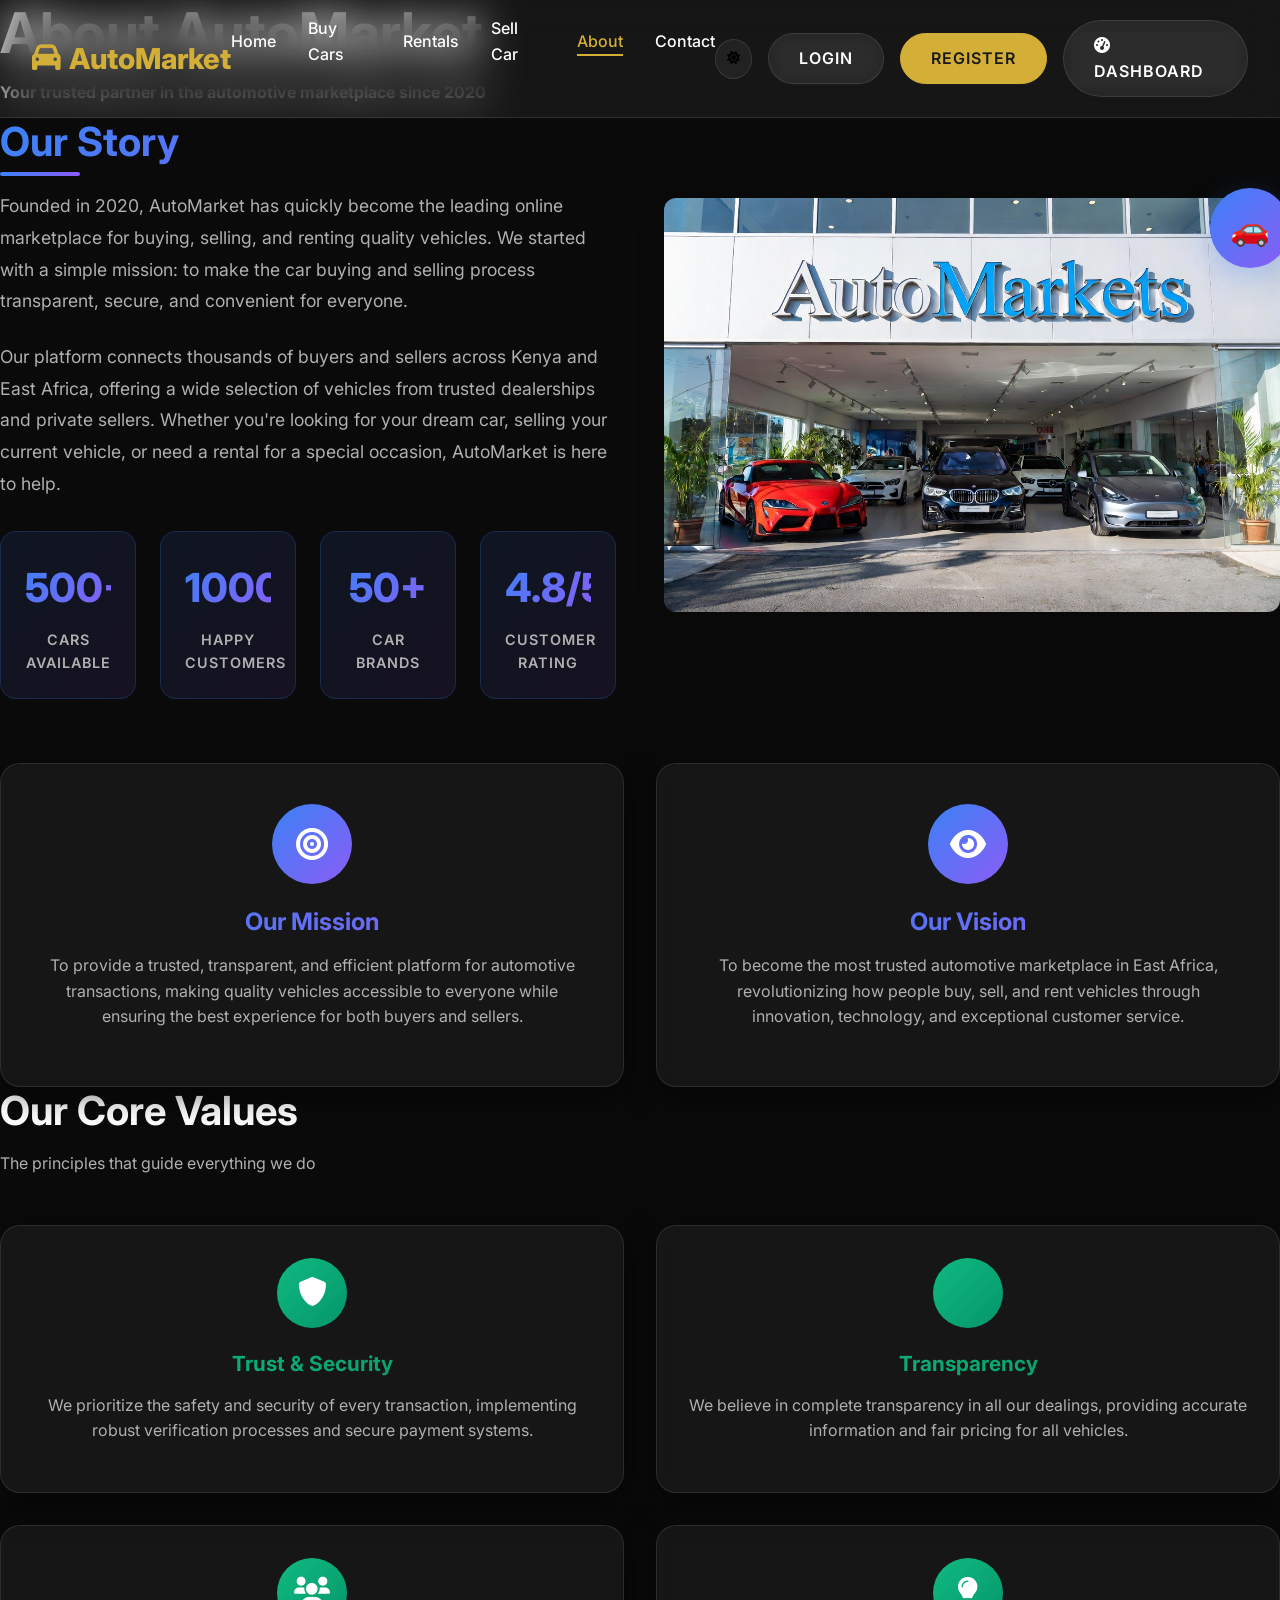
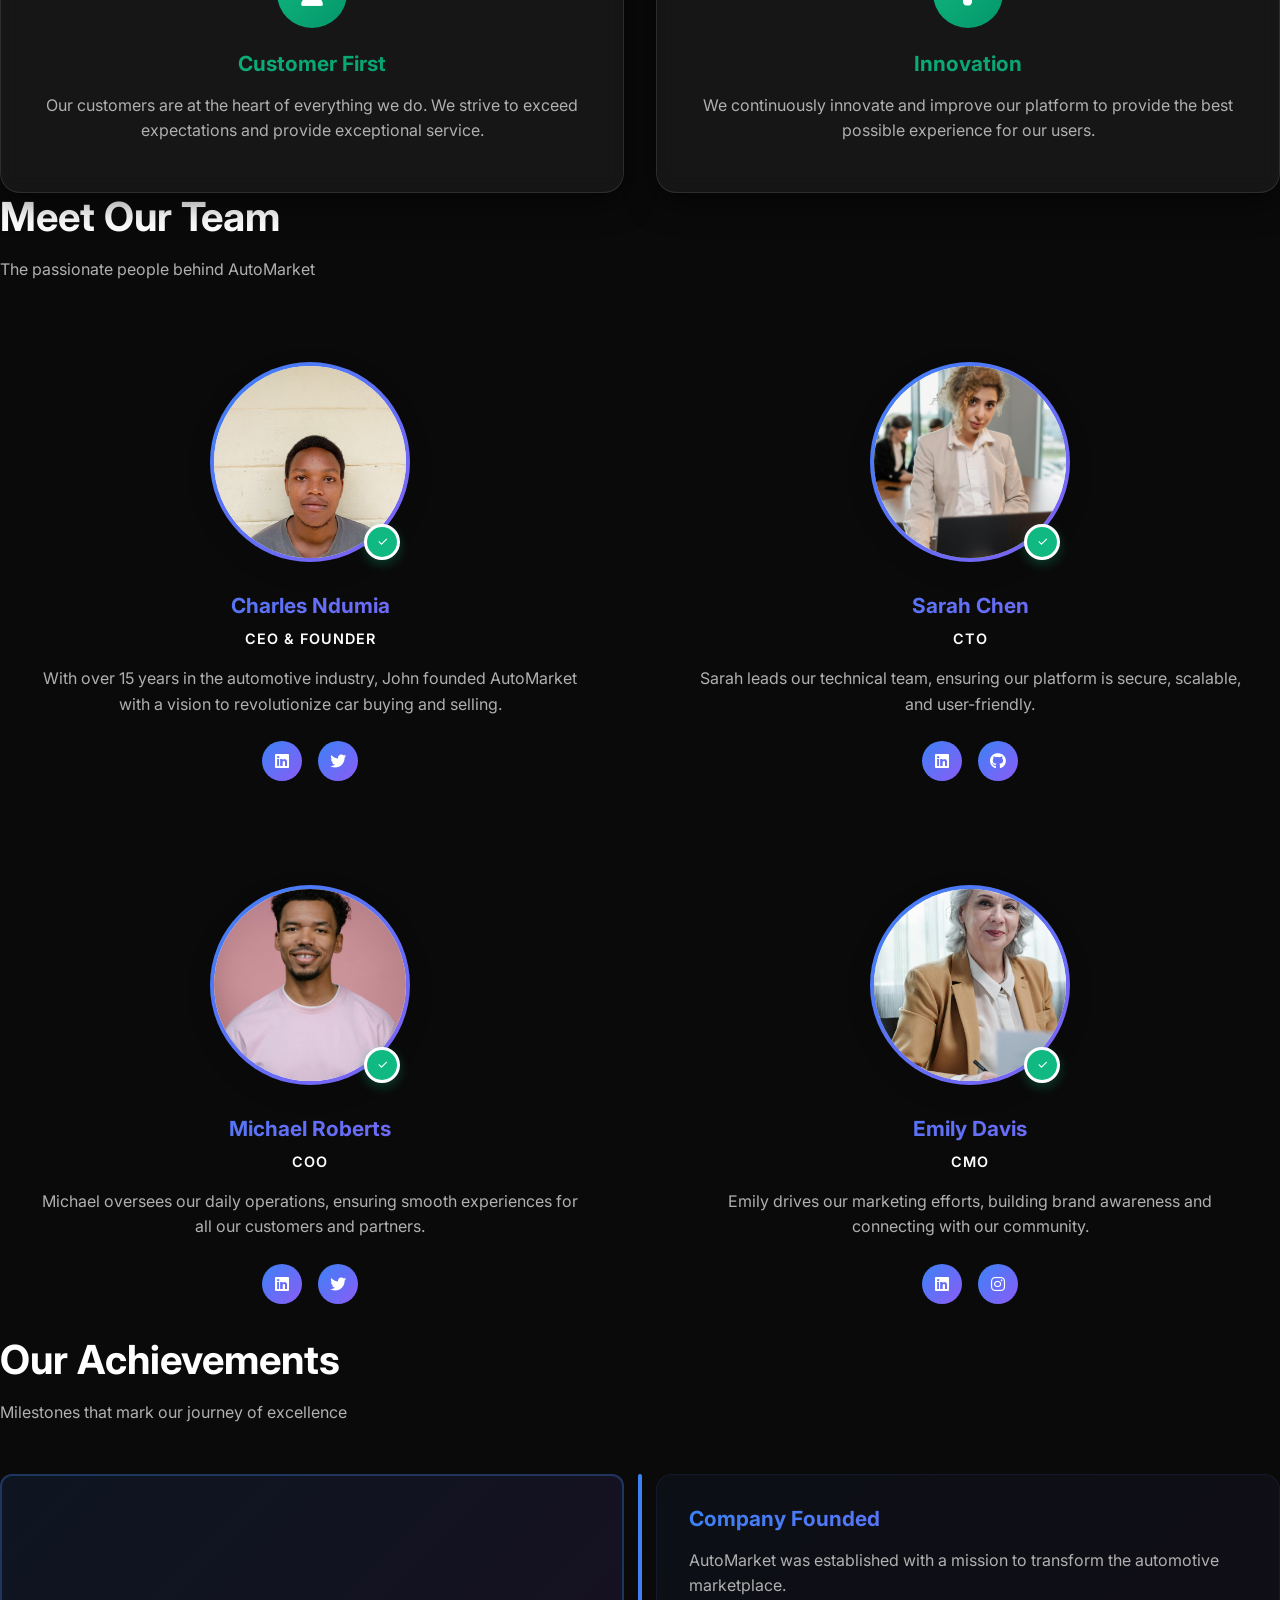
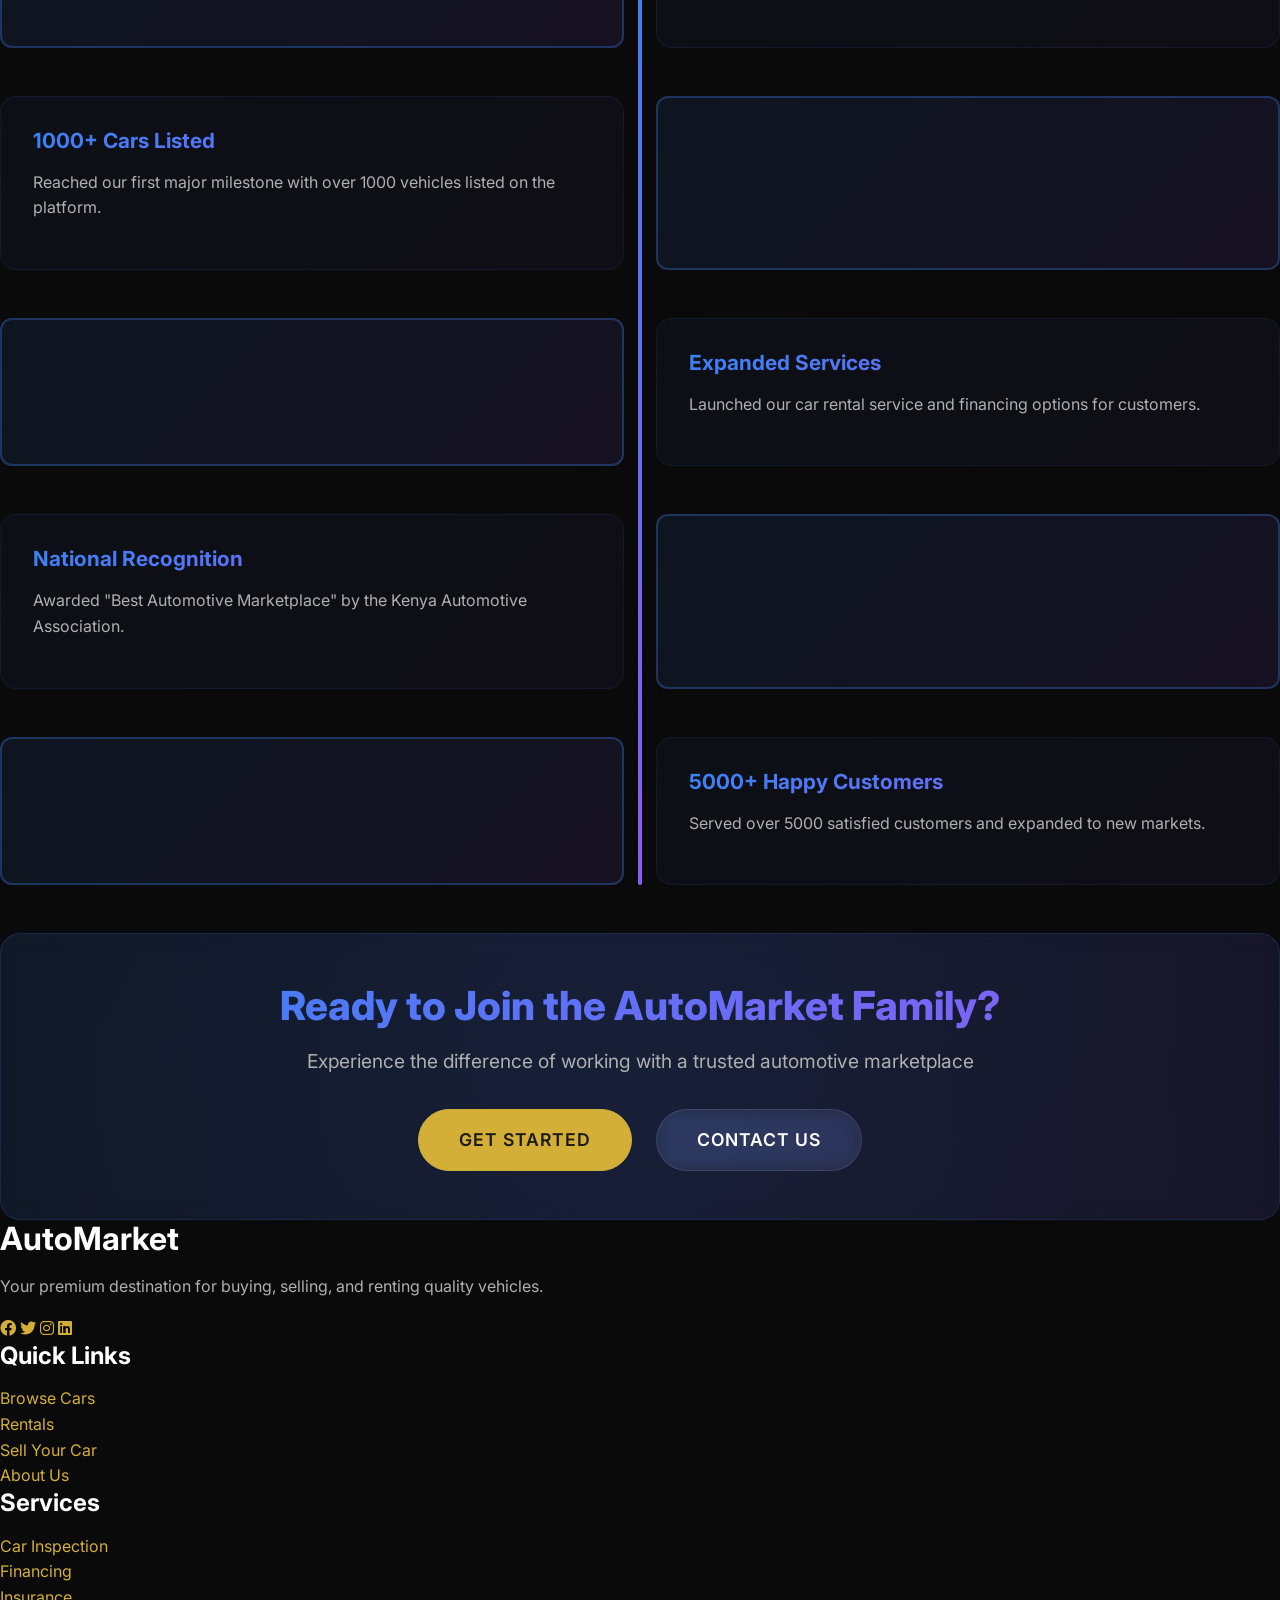
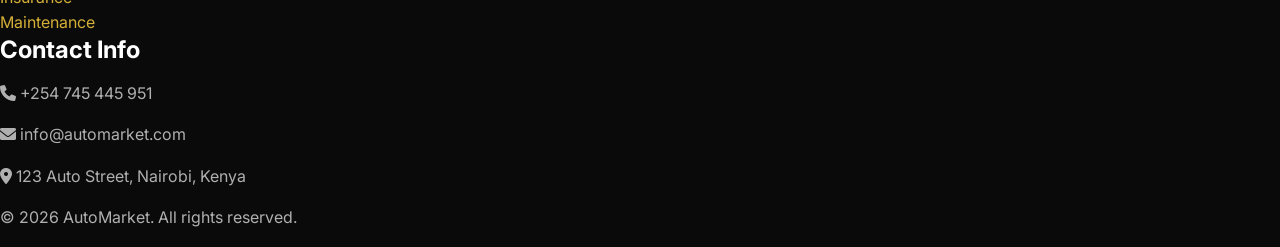
==== about.html @ ebeef29a "initial commit" ====
<!DOCTYPE html>
<html lang="en" data-theme="dark">
<head>
    <meta charset="UTF-8">
    <meta name="viewport" content="width=device-width, initial-scale=1.0">
    <title>About Us - AutoMarket</title>
    <meta name="description" content="Learn about AutoMarket - your trusted partner for buying, selling, and renting quality vehicles.">
    
    <!-- Fonts -->
    <link href="https://fonts.googleapis.com/css2?family=Inter:wght@300;400;500;600;700;800&display=swap" rel="stylesheet">
    
    <!-- Font Awesome -->
    <link rel="stylesheet" href="https://cdnjs.cloudflare.com/ajax/libs/font-awesome/6.0.0/css/all.min.css">
    
    <!-- CSS -->
    <link rel="stylesheet" href="assets/css/style.css">
    <link rel="stylesheet" href="assets/css/about-styles.css">
</head>
<body>
    <!-- Navigation -->
    <nav class="navbar">
        <div class="nav-container">
            <a href="index.html" class="logo">
                <i class="fas fa-car"></i>
                AutoMarket
            </a>
            
            <ul class="nav-menu">
                <li><a href="index.html" class="nav-link">Home</a></li>
                <li><a href="browse-cars.html" class="nav-link">Buy Cars</a></li>
                <li><a href="rentals.html" class="nav-link">Rentals</a></li>
                <li><a href="sell-car.html" class="nav-link">Sell Car</a></li>
                <li><a href="about.html" class="nav-link active">About</a></li>
                <li><a href="contact.html" class="nav-link">Contact</a></li>
            </ul>
            
            <div class="nav-actions">
                <button class="theme-toggle" id="theme-toggle">
                    <i class="fas fa-moon"></i>
                </button>
                
                <a href="login.html" class="glass-button">Login</a>
                <a href="register.html" class="glass-button primary">Register</a>
                <a href="dashboard.php" class="glass-button">
                    <i class="fas fa-tachometer-alt"></i> Dashboard
                </a>
            </div>
        </div>
    </nav>

    <!-- Page Header -->
    <section class="page-header">
        <div class="container">
            <div class="page-header-content">
                <h1>About AutoMarket</h1>
                <p><h6>Your trusted partner in the automotive marketplace since 2020</h6></p>
            </div>
        </div>
    </section>

    <!-- About Content -->
    <section class="section">
        <div class="container">
            <div class="about-content">
                <div class="about-text animate-fadeInUp">
                    <h2>Our Story</h2>
                    <p>Founded in 2020, AutoMarket has quickly become the leading online marketplace for buying, selling, and renting quality vehicles. We started with a simple mission: to make the car buying and selling process transparent, secure, and convenient for everyone.</p>
                    
                    <p>Our platform connects thousands of buyers and sellers across Kenya and East Africa, offering a wide selection of vehicles from trusted dealerships and private sellers. Whether you're looking for your dream car, selling your current vehicle, or need a rental for a special occasion, AutoMarket is here to help.</p>
                    
                    <div class="stats-row">
                        <div class="stat-item">
                            <div class="stat-number">500+</div>
                            <div class="stat-text">Cars Available</div>
                        </div>
                        <div class="stat-item">
                            <div class="stat-number">1000+</div>
                            <div class="stat-text">Happy Customers</div>
                        </div>
                        <div class="stat-item">
                            <div class="stat-number">50+</div>
                            <div class="stat-text">Car Brands</div>
                        </div>
                        <div class="stat-item">
                            <div class="stat-number">4.8/5</div>
                            <div class="stat-text">Customer Rating</div>
                        </div>
                    </div>
                </div>
                
                <div class="about-image animate-fadeIn">
                    <img src="assets/images/showroom.jpg" alt="AutoMarket Showroom" 
                         style="max-width: 100%; height: auto; object-fit: cover; border-radius: 12px; box-shadow: 0 8px 32px rgba(0,0,0,0.1);">
                </div>
            </div>
        </div>
    </section>

    <!-- Mission & Vision -->
    <section class="section bg-light">
        <div class="container">
            <div class="mission-vision-grid">
                <div class="mission-card glass-card animate-fadeInUp">
                    <div class="card-icon">
                        <i class="fas fa-bullseye"></i>
                    </div>
                    <h3>Our Mission</h3>
                    <p>To provide a trusted, transparent, and efficient platform for automotive transactions, making quality vehicles accessible to everyone while ensuring the best experience for both buyers and sellers.</p>
                </div>
                
                <div class="vision-card glass-card animate-fadeInUp">
                    <div class="card-icon">
                        <i class="fas fa-eye"></i>
                    </div>
                    <h3>Our Vision</h3>
                    <p>To become the most trusted automotive marketplace in East Africa, revolutionizing how people buy, sell, and rent vehicles through innovation, technology, and exceptional customer service.</p>
                </div>
            </div>
        </div>
    </section>

    <!-- Core Values -->
    <section class="section">
        <div class="container">
            <div class="section-header">
                <h2>Our Core Values</h2>
                <p>The principles that guide everything we do</p>
            </div>
            
            <div class="values-grid">
                <div class="value-card glass-card animate-fadeInUp">
                    <div class="value-icon">
                        <i class="fas fa-shield-alt"></i>
                    </div>
                    <h3>Trust & Security</h3>
                    <p>We prioritize the safety and security of every transaction, implementing robust verification processes and secure payment systems.</p>
                </div>
                
                <div class="value-card glass-card animate-fadeInUp">
                    <div class="value-icon">
                        <i class="fas fa-transparency"></i>
                    </div>
                    <h3>Transparency</h3>
                    <p>We believe in complete transparency in all our dealings, providing accurate information and fair pricing for all vehicles.</p>
                </div>
                
                <div class="value-card glass-card animate-fadeInUp">
                    <div class="value-icon">
                        <i class="fas fa-users"></i>
                    </div>
                    <h3>Customer First</h3>
                    <p>Our customers are at the heart of everything we do. We strive to exceed expectations and provide exceptional service.</p>
                </div>
                
                <div class="value-card glass-card animate-fadeInUp">
                    <div class="value-icon">
                        <i class="fas fa-lightbulb"></i>
                    </div>
                    <h3>Innovation</h3>
                    <p>We continuously innovate and improve our platform to provide the best possible experience for our users.</p>
                </div>
            </div>
        </div>
    </section>

    <!-- Team Section -->
    <section class="section bg-light">
        <div class="container">
            <div class="section-header">
                <h2>Meet Our Team</h2>
                <p>The passionate people behind AutoMarket</p>
            </div>
            
            <div class="team-grid">
                <div class="team-member animate-fadeInUp">
                    <div class="member-image">
                        <img src="assets/images/ggjhjhj.jpeg" alt="CEO" 
                             style="width: 200px; height: 200px; object-fit: cover; border-radius: 50%; border: 4px solid rgba(59, 130, 246, 0.1); box-shadow: 0 8px 24px rgba(0,0,0,0.15);">
                    </div>
                    <h3>Charles Ndumia</h3>
                    <p class="member-role">CEO & Founder</p>
                    <p class="member-bio">With over 15 years in the automotive industry, John founded AutoMarket with a vision to revolutionize car buying and selling.</p>
                    <div class="member-social">
                        <a href="#"><i class="fab fa-linkedin"></i></a>
                        <a href="#"><i class="fab fa-twitter"></i></a>
                    </div>
                </div>
                
                <div class="team-member animate-fadeInUp">
                    <div class="member-image">
                        <img src="assets/images/sarah.jpg" alt="CTO" 
                             style="width: 200px; height: 200px; object-fit: cover; border-radius: 50%; border: 4px solid rgba(59, 130, 246, 0.1); box-shadow: 0 8px 24px rgba(0,0,0,0.15);">
                    </div>
                    <h3>Sarah Chen</h3>
                    <p class="member-role">CTO</p>
                    <p class="member-bio">Sarah leads our technical team, ensuring our platform is secure, scalable, and user-friendly.</p>
                    <div class="member-social">
                        <a href="#"><i class="fab fa-linkedin"></i></a>
                        <a href="#"><i class="fab fa-github"></i></a>
                    </div>
                </div>
                
                <div class="team-member animate-fadeInUp">
                    <div class="member-image">
                        <img src="assets/images/michael.jpg" alt="COO" 
                             style="width: 200px; height: 200px; object-fit: cover; border-radius: 50%; border: 4px solid rgba(59, 130, 246, 0.1); box-shadow: 0 8px 24px rgba(0,0,0,0.15);">
                    </div>
                    <h3>Michael Roberts</h3>
                    <p class="member-role">COO</p>
                    <p class="member-bio">Michael oversees our daily operations, ensuring smooth experiences for all our customers and partners.</p>
                    <div class="member-social">
                        <a href="#"><i class="fab fa-linkedin"></i></a>
                        <a href="#"><i class="fab fa-twitter"></i></a>
                    </div>
                </div>
                
                <div class="team-member animate-fadeInUp">
                    <div class="member-image">
                        <img src="assets/images/emily.jpg" alt="CMO" 
                             style="width: 200px; height: 200px; object-fit: cover; border-radius: 50%; border: 4px solid rgba(59, 130, 246, 0.1); box-shadow: 0 8px 24px rgba(0,0,0,0.15);">
                    </div>
                    <h3>Emily Davis</h3>
                    <p class="member-role">CMO</p>
                    <p class="member-bio">Emily drives our marketing efforts, building brand awareness and connecting with our community.</p>
                    <div class="member-social">
                        <a href="#"><i class="fab fa-linkedin"></i></a>
                        <a href="#"><i class="fab fa-instagram"></i></a>
                    </div>
                </div>
            </div>
        </div>
    </section>

    <!-- Achievements -->
    <section class="section">
        <div class="container">
            <div class="section-header">
                <h2>Our Achievements</h2>
                <p>Milestones that mark our journey of excellence</p>
            </div>
            
            <div class="achievements-timeline">
                <div class="timeline-item animate-fadeInUp">
                    <div class="timeline-year">2020</div>
                    <div class="timeline-content">
                        <h3>Company Founded</h3>
                        <p>AutoMarket was established with a mission to transform the automotive marketplace.</p>
                    </div>
                </div>
                
                <div class="timeline-item animate-fadeInUp">
                    <div class="timeline-year">2021</div>
                    <div class="timeline-content">
                        <h3>1000+ Cars Listed</h3>
                        <p>Reached our first major milestone with over 1000 vehicles listed on the platform.</p>
                    </div>
                </div>
                
                <div class="timeline-item animate-fadeInUp">
                    <div class="timeline-year">2022</div>
                    <div class="timeline-content">
                        <h3>Expanded Services</h3>
                        <p>Launched our car rental service and financing options for customers.</p>
                    </div>
                </div>
                
                <div class="timeline-item animate-fadeInUp">
                    <div class="timeline-year">2023</div>
                    <div class="timeline-content">
                        <h3>National Recognition</h3>
                        <p>Awarded "Best Automotive Marketplace" by the Kenya Automotive Association.</p>
                    </div>
                </div>
                
                <div class="timeline-item animate-fadeInUp">
                    <div class="timeline-year">2024</div>
                    <div class="timeline-content">
                        <h3>5000+ Happy Customers</h3>
                        <p>Served over 5000 satisfied customers and expanded to new markets.</p>
                    </div>
                </div>
            </div>
        </div>
    </section>

    <!-- CTA Section -->
    <section class="section bg-primary">
        <div class="container">
            <div class="cta-content text-center">
                <h2>Ready to Join the AutoMarket Family?</h2>
                <p>Experience the difference of working with a trusted automotive marketplace</p>
                <div class="cta-buttons">
                    <a href="register.html" class="glass-button primary">Get Started</a>
                    <a href="contact.html" class="glass-button">Contact Us</a>
                </div>
            </div>
        </div>
    </section>

    <!-- Footer -->
    <footer class="footer">
        <div class="container">
            <div class="footer-grid">
                <div class="footer-section">
                    <h3>AutoMarket</h3>
                    <p>Your premium destination for buying, selling, and renting quality vehicles.</p>
                    <div class="social-links">
                        <a href="#"><i class="fab fa-facebook"></i></a>
                        <a href="#"><i class="fab fa-twitter"></i></a>
                        <a href="#"><i class="fab fa-instagram"></i></a>
                        <a href="#"><i class="fab fa-linkedin"></i></a>
                    </div>
                </div>
                
                <div class="footer-section">
                    <h4>Quick Links</h4>
                    <ul>
                        <li><a href="browse-cars.html">Browse Cars</a></li>
                        <li><a href="rentals.html">Rentals</a></li>
                        <li><a href="sell-car.html">Sell Your Car</a></li>
                        <li><a href="about.html">About Us</a></li>
                    </ul>
                </div>
                
                <div class="footer-section">
                    <h4>Services</h4>
                    <ul>
                        <li><a href="#">Car Inspection</a></li>
                        <li><a href="#">Financing</a></li>
                        <li><a href="#">Insurance</a></li>
                        <li><a href="#">Maintenance</a></li>
                    </ul>
                </div>
                
                <div class="footer-section">
                    <h4>Contact Info</h4>
                    <p><i class="fas fa-phone"></i> +254 745 445 951</p>
                    <p><i class="fas fa-envelope"></i> info@automarket.com</p>
                    <p><i class="fas fa-map-marker-alt"></i> 123 Auto Street, Nairobi, Kenya</p>
                </div>
            </div>
            
            <div class="footer-bottom">
                <p>&copy; 2026 AutoMarket. All rights reserved.</p>
            </div>
        </div>
    </footer>

    <!-- JavaScript -->
    <script src="assets/js/script.js"></script>
    
    <script>
        // Theme toggle
        document.getElementById('theme-toggle').addEventListener('click', function() {
            const html = document.documentElement;
            const currentTheme = html.getAttribute('data-theme');
            const newTheme = currentTheme === 'dark' ? 'light' : 'dark';
            html.setAttribute('data-theme', newTheme);
            
            const icon = this.querySelector('i');
            icon.className = newTheme === 'dark' ? 'fas fa-moon' : 'fas fa-sun';
        });
    </script>
</body>
</html>
---- assets/css/style.css ----
/* AutoMarket  - Premium Automotive Marketplace CSS */

/* CSS Variables */
:root {
    --primary-color: #1a1a1a;
    --secondary-color: #d4af37;
    --accent-color: #ff6b35;
    --text-primary: #ffffff;
    --text-secondary: #b0b0b0;
    --bg-primary: #0a0a0a;
    --bg-secondary: #1a1a1a;
    --bg-tertiary: #2a2a2a;
    --border-color: #333333;
    --glass-bg: rgba(255, 255, 255, 0.05);
    --glass-border: rgba(255, 255, 255, 0.1);
    --shadow: 0 10px 30px rgba(0, 0, 0, 0.5);
    --shadow-lg: 0 20px 50px rgba(0, 0, 0, 0.7);
}

/* Light Theme Variables */
[data-theme="light"] {
    --primary-color: #ffffff;
    --secondary-color: #d4af37;
    --accent-color: #ff6b35;
    --text-primary: #1a1a1a;
    --text-secondary: #666666;
    --bg-primary: #ffffff;
    --bg-secondary: #f8f9fa;
    --bg-tertiary: #e9ecef;
    --border-color: #dee2e6;
    --glass-bg: rgba(255, 255, 255, 0.8);
    --glass-border: rgba(0, 0, 0, 0.1);
    --shadow: 0 10px 30px rgba(0, 0, 0, 0.1);
    --shadow-lg: 0 20px 50px rgba(0, 0, 0, 0.15);
}

/* Reset and Base Styles */
* {
    margin: 0;
    padding: 0;
    box-sizing: border-box;
}

html {
    scroll-behavior: smooth;
}

body {
    font-family: 'Inter', -apple-system, BlinkMacSystemFont, 'Segoe UI', Roboto, sans-serif;
    background: var(--bg-primary);
    color: var(--text-primary);
    line-height: 1.6;
    overflow-x: hidden;
    transition: all 0.3s ease;
}

/* Typography */
h1, h2, h3, h4, h5, h6 {
    font-weight: 700;
    line-height: 1.2;
    margin-bottom: 1rem;
}

h1 { font-size: 3.5rem; }
h2 { font-size: 2.5rem; }
h3 { font-size: 2rem; }
h4 { font-size: 1.5rem; }
h5 { font-size: 1.25rem; }
h6 { font-size: 1rem; }

p {
    margin-bottom: 1rem;
    color: var(--text-secondary);
}

a {
    color: var(--secondary-color);
    text-decoration: none;
    transition: color 0.3s ease;
}

a:hover {
    color: var(--accent-color);
}

/* Glassmorphism Components */
.glass-card {
    background: var(--glass-bg);
    backdrop-filter: blur(10px);
    -webkit-backdrop-filter: blur(10px);
    border: 1px solid var(--glass-border);
    border-radius: 20px;
    padding: 2rem;
    box-shadow: var(--shadow);
    transition: all 0.3s ease;
}

.glass-card:hover {
    transform: translateY(-5px);
    box-shadow: var(--shadow-lg);
}

.glass-button {
    background: var(--glass-bg);
    backdrop-filter: blur(10px);
    -webkit-backdrop-filter: blur(10px);
    border: 1px solid var(--glass-border);
    border-radius: 50px;
    padding: 12px 30px;
    color: var(--text-primary);
    font-weight: 600;
    cursor: pointer;
    transition: all 0.3s ease;
    text-transform: uppercase;
    letter-spacing: 1px;
}

.glass-button:hover {
    background: var(--secondary-color);
    border-color: var(--secondary-color);
    transform: translateY(-2px);
    box-shadow: 0 10px 30px rgba(212, 175, 55, 0.3);
}

.glass-button.primary {
    background: var(--secondary-color);
    border-color: var(--secondary-color);
    color: var(--primary-color);
}

.glass-button.primary:hover {
    background: var(--accent-color);
    border-color: var(--accent-color);
}

/* Navigation */
.navbar {
    position: fixed;
    top: 0;
    width: 100%;
    background: var(--glass-bg);
    backdrop-filter: blur(20px);
    -webkit-backdrop-filter: blur(20px);
    border-bottom: 1px solid var(--glass-border);
    z-index: 1000;
    transition: all 0.3s ease;
}

.navbar.scrolled {
    background: var(--bg-secondary);
    box-shadow: var(--shadow);
}

.nav-container {
    max-width: 1400px;
    margin: 0 auto;
    padding: 1rem 2rem;
    display: flex;
    justify-content: space-between;
    align-items: center;
}

.logo {
    font-size: 1.8rem;
    font-weight: 800;
    color: var(--secondary-color);
    text-decoration: none;
    display: flex;
    align-items: center;
    gap: 0.5rem;
}

.nav-menu {
    display: flex;
    list-style: none;
    gap: 2rem;
    align-items: center;
    margin-bottom: 34px;
}

.nav-link {
    color: var(--text-primary);
    font-weight: 500;
    transition: color 0.3s ease;
    position: relative;
}

.nav-link:hover {
    color: var(--secondary-color);
}

.nav-link::after {
    content: '';
    position: absolute;
    bottom: -5px;
    left: 0;
    width: 0;
    height: 2px;
    background: var(--secondary-color);
    transition: width 0.3s ease;
}

.nav-link:hover::after {
    width: 100%;
}

.nav-link.active {
    color: var(--secondary-color);
}

.nav-link.active::after {
    width: 100%;
}

.nav-actions {
    display: flex;
    gap: 1rem;
    align-items: center;
}

.theme-toggle {
    background: var(--glass-bg);
    border: 1px solid var(--glass-border);
    border-radius: 50%;
    width: 40px;
    height: 40px;
    display: flex;
    align-items: center;
    justify-content: center;
    cursor: pointer;
    transition: all 0.3s ease;
}

.theme-toggle:hover {
    background: var(--secondary-color);
    border-color: var(--secondary-color);
}

/* Hero Section */
.hero {
    min-height: 100vh;
    display: flex;
    align-items: center;
    position: relative;
    background: linear-gradient(135deg, var(--bg-primary) 0%, var(--bg-secondary) 100%);
    overflow: hidden;
}

.hero::before {
    content: '';
    position: absolute;
    top: 0;
    left: 0;
    right: 0;
    bottom: 0;
    background: url('data:image/svg+xml,<svg xmlns="http://www.w3.org/2000/svg" viewBox="0 0 1440 320"><path fill="%23d4af37" fill-opacity="0.1" d="M0,96L48,112C96,128,192,160,288,160C384,160,480,128,576,122.7C672,117,768,139,864,133.3C960,128,1056,96,1152,90.7C1248,85,1344,107,1392,117.3L1440,128L1440,320L1392,320C1344,320,1248,320,1152,320C1056,320,960,320,864,320C768,320,672,320,576,320C480,320,384,320,288,320C192,320,96,320,48,320L0,320Z"></path></svg>') no-repeat bottom;
    background-size: cover;
}

.hero-content {
    max-width: 1400px;
    margin: 0 auto;
    padding: 0 2rem;
    display: grid;
    grid-template-columns: 1fr 1fr;
    gap: 4rem;
    align-items: center;
    position: relative;
    z-index: 1;
}

.hero-text h1 {
    font-size: 4rem;
    line-height: 1.1;
    margin-bottom: 1.5rem;
    background: linear-gradient(135deg, var(--text-primary) 0%, var(--secondary-color) 100%);
    -webkit-background-clip: text;
    -webkit-text-fill-color: transparent;
    background-clip: text;
}

.hero-text p {
    font-size: 1.25rem;
    margin-bottom: 2rem;
    color: var(--text-secondary);
}

.hero-buttons {
    display: flex;
    gap: 1rem;
    flex-wrap: wrap;
}

.hero-image {
    position: relative;
    height: 600px;
    border-radius: 20px;
    overflow: hidden;
    box-shadow: var(--shadow-lg);
}

.hero-image img {
    width: 100%;
    height: 100%;
    object-fit: cover;
}

/* Car Cards */
.car-grid {
    display: grid;
    grid-template-columns: repeat(auto-fit, minmax(350px, 1fr));
    gap: 2rem;
    margin: 3rem 0;
}

.car-card {
    background: var(--glass-bg);
    backdrop-filter: blur(10px);
    -webkit-backdrop-filter: blur(10px);
    border: 1px solid var(--glass-border);
    border-radius: 20px;
    overflow: hidden;
    transition: all 0.3s ease;
    cursor: pointer;
}

.car-card:hover {
    transform: translateY(-10px);
    box-shadow: var(--shadow-lg);
}

.car-image {
    position: relative;
    height: 251px;
    overflow: hidden;
}

.car-image img {
    width: 100%;
    height: 100%;
    object-fit: cover;
    transition: transform 0.3s ease;
}

.car-card:hover .car-image img {
    transform: scale(1.1);
}

.car-badge {
    position: absolute;
    top: 1rem;
    left: 1rem;
    background: var(--secondary-color);
    color: var(--primary-color);
    padding: 0.25rem 0.75rem;
    border-radius: 20px;
    font-size: 0.8rem;
    font-weight: 600;
    text-transform: uppercase;
}

.car-price {
    position: absolute;
    top: 1rem;
    right: 1rem;
    background: var(--glass-bg);
    backdrop-filter: blur(10px);
    -webkit-backdrop-filter: blur(10px);
    border: 1px solid var(--glass-border);
    padding: 0.5rem 1rem;
    border-radius: 10px;
    font-weight: 700;
    color: var(--secondary-color);
}

.car-details {
    padding: 1.5rem;
}

.car-title {
    font-size: 1.25rem;
    font-weight: 700;
    margin-bottom: 0.5rem;
    color: var(--text-primary);
}

.car-specs {
    display: flex;
    gap: 1rem;
    margin: 1rem 0;
    flex-wrap: wrap;
}

.spec-item {
    display: flex;
    align-items: center;
    gap: 0.25rem;
    font-size: 0.9rem;
    color: var(--text-secondary);
}

.car-location {
    display: flex;
    align-items: center;
    gap: 0.5rem;
    color: var(--text-secondary);
    font-size: 0.9rem;
}

.car-actions {
    display: fleX;
    gap: 0.5rem;
    margin-top: 1rem;
}

.car-actions .glass-button {
    flex: 1;
    padding: 0.75rem;
    font-size: 0.9rem;
}

/* Filters Section */
.filters-section {
    background: var(--glass-bg);
    backdrop-filter: blur(10px);
    -webkit-backdrop-filter: blur(10px);
    border: 1px solid var(--glass-border);
    border-radius: 20px;
    padding: 2rem;
    margin: 2rem 0;
}

.filters-grid {
    display: grid;
    grid-template-columns: repeat(auto-fit, minmax(200px, 1fr));
    gap: 1.5rem;
}

.filter-group {
    display: flex;
    flex-direction: column;
    gap: 0.5rem;
}

.filter-label {
    font-weight: 600;
    color: var(--text-primary);
    font-size: 0.9rem;
    text-transform: uppercase;
    letter-spacing: 1px;
}

.filter-input {
    background: var(--bg-tertiary);
    border: 1px solid var(--border-color);
    border-radius: 10px;
    padding: 0.75rem;
    color: var(--text-primary);
    transition: all 0.3s ease;
}

.filter-input:focus {
    outline: none;
    border-color: var(--secondary-color);
    box-shadow: 0 0 0 3px rgba(212, 175, 55, 0.1);
}

.filter-select {
    background: var(--bg-tertiary);
    border: 1px solid var(--border-color);
    border-radius: 10px;
    padding: 0.75rem;
    color: var(--text-primary);
    cursor: pointer;
    transition: all 0.3s ease;
}

.filter-select:focus {
    outline: none;
    border-color: var(--secondary-color);
}

/* Forms */
.form-container {
    max-width: 800px;
    margin: 0 auto;
    padding: 2rem;
}

.form-grid {
    display: grid;
    grid-template-columns: repeat(auto-fit, minmax(250px, 1fr));
    gap: 1.5rem;
}

.form-group {
    display: flex;
    flex-direction: column;
    gap: 0.5rem;
}

.form-label {
    font-weight: 600;
    color: var(--text-primary);
    font-size: 0.9rem;
}

.form-input,
.form-textarea,
.form-select {
    background: var(--bg-tertiary);
    border: 1px solid var(--border-color);
    border-radius: 10px;
    padding: 0.75rem;
    color: var(--text-primary);
    transition: all 0.3s ease;
}

.form-input:focus,
.form-textarea:focus,
.form-select:focus {
    outline: none;
    border-color: var(--secondary-color);
    box-shadow: 0 0 0 3px rgba(212, 175, 55, 0.1);
}

.form-textarea {
    resize: vertical;
    min-height: 120px;
}

.form-submit {
    background: var(--secondary-color);
    color: var(--primary-color);
    border: none;
    border-radius: 50px;
    padding: 1rem 2rem;
    font-weight: 600;
    cursor: pointer;
    transition: all 0.3s ease;
    text-transform: uppercase;
    letter-spacing: 1px;
}

.form-submit:hover {
    background: var(--accent-color);
    transform: translateY(-2px);
    box-shadow: 0 10px 30px rgba(255, 107, 53, 0.3);
}

/* Dashboard */
.dashboard {
    max-width: 1400px;
    margin: 0 auto;
    padding: 2rem;
}

.dashboard-grid {
    display: grid;
    grid-template-columns: 250px 1fr;
    gap: 2rem;
}

.sidebar {
    background: var(--glass-bg);
    backdrop-filter: blur(10px);
    -webkit-backdrop-filter: blur(10px);
    border: 1px solid var(--glass-border);
    border-radius: 20px;
    padding: 1.5rem;
    height: fit-content;
    position: sticky;
    top: 100px;
}

.sidebar-menu {
    list-style: none;
    display: flex;
    flex-direction: column;
    gap: 0.5rem;
}

.sidebar-link {
    display: flex;
    align-items: center;
    gap: 0.75rem;
    padding: 0.75rem 1rem;
    border-radius: 10px;
    color: var(--text-primary);
    transition: all 0.3s ease;
}

.sidebar-link:hover,
.sidebar-link.active {
    background: var(--secondary-color);
    color: var(--primary-color);
}

.main-content {
    background: var(--glass-bg);
    backdrop-filter: blur(10px);
    -webkit-backdrop-filter: blur(10px);
    border: 1px solid var(--glass-border);
    border-radius: 20px;
    padding: 2rem;
}

.stats-grid {
    display: grid;
    grid-template-columns: repeat(auto-fit, minmax(250px, 1fr));
    gap: 1.5rem;
    margin-bottom: 2rem;
}

.stat-card {
    background: var(--glass-bg);
    backdrop-filter: blur(10px);
    -webkit-backdrop-filter: blur(10px);
    border: 1px solid var(--glass-border);
    border-radius: 15px;
    padding: 1.5rem;
    text-align: center;
}

.stat-value {
    font-size: 2rem;
    font-weight: 700;
    color: var(--secondary-color);
    margin-bottom: 0.5rem;
}

.stat-label {
    color: var(--text-secondary);
    font-size: 0.9rem;
    text-transform: uppercase;
    letter-spacing: 1px;
}

/* Responsive Design */
@media (max-width: 768px) {
    .nav-menu {
        display: none;
    }
    
    .hero-content {
        grid-template-columns: 1fr;
        gap: 2rem;
        text-align: center;
    }
    
    .hero-text h1 {
        font-size: 2.5rem;
    }
    
    .hero-buttons {
        justify-content: center;
    }
    
    .car-grid {
        grid-template-columns: 1fr;
    }
    
    .dashboard-grid {
        grid-template-columns: 1fr;
    }
    
    .sidebar {
        position: static;
    }
}

@media (max-width: 480px) {
    .nav-container {
        padding: 1rem;
    }
    
    .hero-text h1 {
        font-size: 2rem;
    }
    
    .filters-grid {
        grid-template-columns: 1fr;
    }
    
    .form-grid {
        grid-template-columns: 1fr;
    }
}

/* Animations */
@keyframes fadeInUp {
    from {
        opacity: 0;
        transform: translateY(30px);
    }
    to {
        opacity: 1;
        transform: translateY(0);
    }
}

@keyframes fadeIn {
    from {
        opacity: 0;
    }
    to {
        opacity: 1;
    }
}

.animate-fadeInUp {
    animation: fadeInUp 0.6s ease-out;
}

.animate-fadeIn {
    animation: fadeIn 0.6s ease-out;
}

/* Loading Spinner */
.spinner {
    width: 40px;
    height: 40px;
    border: 4px solid var(--glass-border);
    border-top: 4px solid var(--secondary-color);
    border-radius: 50%;
    animation: spin 1s linear infinite;
}

@keyframes spin {
    0% { transform: rotate(0deg); }
    100% { transform: rotate(360deg); }
}

/* Notification Toast */
.toast {
    position: fixed;
    bottom: 2rem;
    right: 2rem;
    background: var(--glass-bg);
    backdrop-filter: blur(10px);
    -webkit-backdrop-filter: blur(10px);
    border: 1px solid var(--glass-border);
    border-radius: 10px;
    padding: 1rem 1.5rem;
    color: var(--text-primary);
    box-shadow: var(--shadow);
    z-index: 1000;
    transform: translateX(400px);
    transition: transform 0.3s ease;
}

.toast.show {
    transform: translateX(0);
}

.toast.success {
    border-color: #28a745;
    background: rgba(40, 167, 69, 0.1);
}

.toast.error {
    border-color: #dc3545;
    background: rgba(220, 53, 69, 0.1);
}

.toast.warning {
    border-color: #ffc107;
    background: rgba(255, 193, 7, 0.1);
}
---- assets/css/about-styles.css ----
/* About Page Enhanced Styles */

/* Enhanced Animations */
@keyframes float {
    0%, 100% { transform: translateY(0px); }
    50% { transform: translateY(-20px); }
}

@keyframes pulse-glow {
    0%, 100% { box-shadow: 0 0 20px rgba(59, 130, 246, 0.3); }
    50% { box-shadow: 0 0 40px rgba(59, 130, 246, 0.5); }
}

@keyframes slide-in-left {
    from { 
        opacity: 0;
        transform: translateX(-50px);
    }
    to { 
        opacity: 1;
        transform: translateX(0);
    }
}

@keyframes slide-in-right {
    from { 
        opacity: 0;
        transform: translateX(50px);
    }
    to { 
        opacity: 1;
        transform: translateX(0);
    }
}

@keyframes scale-in {
    from { 
        opacity: 0;
        transform: scale(0.8);
    }
    to { 
        opacity: 1;
        transform: scale(1);
    }
}

/* Enhanced About Content */
.about-content {
    display: grid;
    grid-template-columns: 1fr 1fr;
    gap: 3rem;
    align-items: center;
    margin-bottom: 4rem;
}

.about-text {
    animation: slide-in-left 0.8s ease-out;
}

.about-text h2 {
    font-size: 2.5rem;
    font-weight: 700;
    background: linear-gradient(135deg, #3b82f6, #8b5cf6);
    -webkit-background-clip: text;
    -webkit-text-fill-color: transparent;
    background-clip: text;
    margin-bottom: 1.5rem;
    position: relative;
}

.about-text h2::after {
    content: '';
    position: absolute;
    bottom: -10px;
    left: 0;
    width: 80px;
    height: 4px;
    background: linear-gradient(90deg, #3b82f6, #8b5cf6);
    border-radius: 2px;
}

.about-text p {
    font-size: 1.1rem;
    line-height: 1.8;
    color: var(--text-secondary);
    margin-bottom: 1.5rem;
    transition: color 0.3s ease;
}

.about-text p:hover {
    color: var(--text-primary);
}

/* Enhanced Stats Row */
.stats-row {
    display: grid;
    grid-template-columns: repeat(4, 1fr);
    gap: 1.5rem;
    margin-top: 2rem;
}

.stat-item {
    text-align: center;
    padding: 1.5rem;
    background: linear-gradient(135deg, rgba(59, 130, 246, 0.1), rgba(139, 92, 246, 0.1));
    border-radius: 16px;
    border: 1px solid rgba(59, 130, 246, 0.2);
    transition: all 0.3s ease;
    position: relative;
    overflow: hidden;
}

.stat-item::before {
    content: '';
    position: absolute;
    top: 0;
    left: -100%;
    width: 100%;
    height: 100%;
    background: linear-gradient(90deg, transparent, rgba(59, 130, 246, 0.2), transparent);
    transition: left 0.5s ease;
}

.stat-item:hover::before {
    left: 100%;
}

.stat-item:hover {
    transform: translateY(-5px);
    box-shadow: 0 10px 30px rgba(59, 130, 246, 0.2);
    border-color: rgba(59, 130, 246, 0.4);
}

.stat-number {
    font-size: 2.5rem;
    font-weight: 800;
    background: linear-gradient(135deg, #3b82f6, #8b5cf6);
    -webkit-background-clip: text;
    -webkit-text-fill-color: transparent;
    background-clip: text;
    margin-bottom: 0.5rem;
    animation: pulse-glow 3s ease-in-out infinite;
}

.stat-text {
    font-size: 0.9rem;
    font-weight: 600;
    color: var(--text-secondary);
    text-transform: uppercase;
    letter-spacing: 1px;
}

/* Enhanced About Image */
.about-image {
    animation: slide-in-right 0.8s ease-out;
    position: relative;
}

.about-image img {
    width: 100%;
    height: 400px;
    object-fit: cover;
    border-radius: 20px;
    box-shadow: 0 20px 60px rgba(0, 0, 0, 0.15);
    transition: all 0.3s ease;
}

.about-image:hover img {
    transform: scale(1.02);
    box-shadow: 0 25px 70px rgba(59, 130, 246, 0.2);
}

.about-image::after {
    content: '';
    position: absolute;
    top: -10px;
    right: -10px;
    width: 80px;
    height: 80px;
    background: linear-gradient(135deg, #3b82f6, #8b5cf6);
    border-radius: 50%;
    display: flex;
    align-items: center;
    justify-content: center;
    font-size: 2rem;
    color: white;
    animation: float 3s ease-in-out infinite;
    box-shadow: 0 10px 30px rgba(59, 130, 246, 0.3);
}

.about-image::after {
    content: '🚗';
}

/* Enhanced Mission & Vision */
.mission-vision-grid {
    display: grid;
    grid-template-columns: repeat(2, 1fr);
    gap: 2rem;
    margin-top: 3rem;
}

.mission-card, .vision-card {
    padding: 2.5rem;
    text-align: center;
    position: relative;
    overflow: hidden;
    transition: all 0.3s ease;
}

.mission-card::before, .vision-card::before {
    content: '';
    position: absolute;
    top: 0;
    left: 0;
    right: 0;
    height: 4px;
    background: linear-gradient(90deg, #3b82f6, #8b5cf6);
    transform: scaleX(0);
    transition: transform 0.3s ease;
}

.mission-card:hover::before, .vision-card:hover::before {
    transform: scaleX(1);
}

.mission-card:hover, .vision-card:hover {
    transform: translateY(-10px);
    box-shadow: 0 20px 40px rgba(59, 130, 246, 0.15);
}

.card-icon {
    width: 80px;
    height: 80px;
    margin: 0 auto 1.5rem;
    background: linear-gradient(135deg, #3b82f6, #8b5cf6);
    border-radius: 50%;
    display: flex;
    align-items: center;
    justify-content: center;
    font-size: 2rem;
    color: white;
    transition: all 0.3s ease;
}

.mission-card:hover .card-icon, .vision-card:hover .card-icon {
    transform: scale(1.1) rotate(5deg);
    box-shadow: 0 10px 30px rgba(59, 130, 246, 0.3);
}

.mission-card h3, .vision-card h3 {
    font-size: 1.5rem;
    font-weight: 700;
    margin-bottom: 1rem;
    background: linear-gradient(135deg, #3b82f6, #8b5cf6);
    -webkit-background-clip: text;
    -webkit-text-fill-color: transparent;
    background-clip: text;
}

/* Enhanced Core Values */
.values-grid {
    display: grid;
    grid-template-columns: repeat(2, 1fr);
    gap: 2rem;
    margin-top: 3rem;
}

.value-card {
    padding: 2rem;
    text-align: center;
    transition: all 0.3s ease;
    position: relative;
    overflow: hidden;
}

.value-card::before {
    content: '';
    position: absolute;
    top: -50%;
    left: -50%;
    width: 200%;
    height: 200%;
    background: radial-gradient(circle, rgba(59, 130, 246, 0.1) 0%, transparent 70%);
    opacity: 0;
    transition: opacity 0.3s ease;
}

.value-card:hover::before {
    opacity: 1;
}

.value-card:hover {
    transform: translateY(-8px);
    box-shadow: 0 15px 35px rgba(59, 130, 246, 0.15);
}

.value-icon {
    width: 70px;
    height: 70px;
    margin: 0 auto 1.5rem;
    background: linear-gradient(135deg, #10b981, #059669);
    border-radius: 50%;
    display: flex;
    align-items: center;
    justify-content: center;
    font-size: 1.8rem;
    color: white;
    transition: all 0.3s ease;
}

.value-card:hover .value-icon {
    transform: scale(1.1);
    box-shadow: 0 8px 25px rgba(16, 185, 129, 0.3);
}

.value-card h3 {
    font-size: 1.3rem;
    font-weight: 700;
    margin-bottom: 1rem;
    background: linear-gradient(135deg, #10b981, #059669);
    -webkit-background-clip: text;
    -webkit-text-fill-color: transparent;
    background-clip: text;
}

/* Enhanced Team Section */
.team-grid {
    display: grid;
    grid-template-columns: repeat(2, 1fr);
    gap: 2.5rem;
    margin-top: 3rem;
}

.team-member {
    text-align: center;
    padding: 2rem;
    transition: all 0.3s ease;
    position: relative;
}

.team-member::before {
    content: '';
    position: absolute;
    top: 0;
    left: 0;
    right: 0;
    bottom: 0;
    border-radius: 16px;
    background: linear-gradient(135deg, rgba(59, 130, 246, 0.1), rgba(139, 92, 246, 0.1));
    opacity: 0;
    transition: opacity 0.3s ease;
}

.team-member:hover::before {
    opacity: 1;
}

.team-member:hover {
    transform: translateY(-10px);
}

.member-image {
    position: relative;
    margin-bottom: 1.5rem;
    display: inline-block;
}

.member-image img {
    width: 200px;
    height: 200px;
    object-fit: cover;
    border-radius: 50%;
    border: 4px solid transparent;
    background: linear-gradient(white, white) padding-box,
                linear-gradient(135deg, #3b82f6, #8b5cf6) border-box;
    background-origin: border-box;
    transition: all 0.3s ease;
}

.team-member:hover .member-image img {
    transform: scale(1.05);
    box-shadow: 0 15px 40px rgba(59, 130, 246, 0.2);
}

.member-image::after {
    content: '';
    position: absolute;
    bottom: 10px;
    right: 10px;
    width: 30px;
    height: 30px;
    background: #10b981;
    border-radius: 50%;
    display: flex;
    align-items: center;
    justify-content: center;
    color: white;
    font-size: 0.8rem;
    border: 3px solid white;
    box-shadow: 0 4px 12px rgba(16, 185, 129, 0.3);
}

.member-image::after {
    content: '✓';
}

.team-member h3 {
    font-size: 1.3rem;
    font-weight: 700;
    margin-bottom: 0.5rem;
    background: linear-gradient(135deg, #3b82f6, #8b5cf6);
    -webkit-background-clip: text;
    -webkit-text-fill-color: transparent;
    background-clip: text;
}

.member-role {
    color: var(--primary);
    font-weight: 600;
    margin-bottom: 1rem;
    text-transform: uppercase;
    letter-spacing: 1px;
    font-size: 0.9rem;
}

.member-bio {
    color: var(--text-secondary);
    line-height: 1.6;
    margin-bottom: 1.5rem;
}

.member-social {
    display: flex;
    justify-content: center;
    gap: 1rem;
}

.member-social a {
    width: 40px;
    height: 40px;
    background: linear-gradient(135deg, #3b82f6, #8b5cf6);
    border-radius: 50%;
    display: flex;
    align-items: center;
    justify-content: center;
    color: white;
    text-decoration: none;
    transition: all 0.3s ease;
}

.member-social a:hover {
    transform: translateY(-3px);
    box-shadow: 0 8px 20px rgba(59, 130, 246, 0.3);
}

/* Enhanced Achievements Timeline */
.achievements-timeline {
    position: relative;
    margin-top: 3rem;
}

.achievements-timeline::before {
    content: '';
    position: absolute;
    left: 50%;
    top: 0;
    bottom: 0;
    width: 4px;
    background: linear-gradient(180deg, #3b82f6, #8b5cf6);
    transform: translateX(-50%);
    border-radius: 2px;
}

.timeline-item {
    display: grid;
    grid-template-columns: 1fr 1fr;
    gap: 2rem;
    margin-bottom: 3rem;
    position: relative;
}

.timeline-item:nth-child(even) {
    direction: rtl;
}

.timeline-item:nth-child(even) > * {
    direction: ltr;
}

.timeline-year {
    font-size: 2rem;
    font-weight: 800;
    background: linear-gradient(135deg, #3b82f6, #8b5cf6);
    -webkit-background-clip: text;
    -webkit-text-fill-color: transparent;
    background-clip: text;
    padding: 1rem;
    border-radius: 12px;
    background: linear-gradient(135deg, rgba(59, 130, 246, 0.1), rgba(139, 92, 246, 0.1));
    border: 2px solid rgba(59, 130, 246, 0.3);
    text-align: center;
    position: relative;
    transition: all 0.3s ease;
}

.timeline-year:hover {
    transform: scale(1.05);
    box-shadow: 0 10px 30px rgba(59, 130, 246, 0.2);
}

.timeline-content {
    padding: 2rem;
    border-radius: 16px;
    background: linear-gradient(135deg, rgba(59, 130, 246, 0.05), rgba(139, 92, 246, 0.05));
    border: 1px solid rgba(59, 130, 246, 0.1);
    transition: all 0.3s ease;
}

.timeline-content:hover {
    transform: translateY(-5px);
    box-shadow: 0 15px 35px rgba(59, 130, 246, 0.15);
    border-color: rgba(59, 130, 246, 0.2);
}

.timeline-content h3 {
    font-size: 1.3rem;
    font-weight: 700;
    margin-bottom: 1rem;
    background: linear-gradient(135deg, #3b82f6, #8b5cf6);
    -webkit-background-clip: text;
    -webkit-text-fill-color: transparent;
    background-clip: text;
}

/* Enhanced CTA Section */
.cta-content {
    padding: 3rem;
    text-align: center;
    background: linear-gradient(135deg, rgba(59, 130, 246, 0.1), rgba(139, 92, 246, 0.1));
    border-radius: 20px;
    backdrop-filter: blur(10px);
    border: 1px solid rgba(59, 130, 246, 0.2);
    position: relative;
    overflow: hidden;
}

.cta-content::before {
    content: '';
    position: absolute;
    top: -50%;
    left: -50%;
    width: 200%;
    height: 200%;
    background: radial-gradient(circle, rgba(59, 130, 246, 0.1) 0%, transparent 70%);
    animation: float 6s ease-in-out infinite;
}

.cta-content h2 {
    font-size: 2.5rem;
    font-weight: 800;
    background: linear-gradient(135deg, #3b82f6, #8b5cf6);
    -webkit-background-clip: text;
    -webkit-text-fill-color: transparent;
    background-clip: text;
    margin-bottom: 1rem;
    position: relative;
    z-index: 1;
}

.cta-content p {
    font-size: 1.2rem;
    color: var(--text-secondary);
    margin-bottom: 2rem;
    position: relative;
    z-index: 1;
}

.cta-buttons {
    display: flex;
    gap: 1.5rem;
    justify-content: center;
    flex-wrap: wrap;
    position: relative;
    z-index: 1;
}

.cta-buttons .glass-button {
    padding: 1rem 2.5rem;
    font-size: 1.1rem;
    font-weight: 600;
    border-radius: 50px;
    transition: all 0.3s ease;
    position: relative;
    overflow: hidden;
}

.cta-buttons .glass-button::before {
    content: '';
    position: absolute;
    top: 0;
    left: -100%;
    width: 100%;
    height: 100%;
    background: linear-gradient(90deg, transparent, rgba(255, 255, 255, 0.2), transparent);
    transition: left 0.5s ease;
}

.cta-buttons .glass-button:hover::before {
    left: 100%;
}

.cta-buttons .glass-button:hover {
    transform: translateY(-3px);
    box-shadow: 0 15px 35px rgba(59, 130, 246, 0.3);
}

/* Responsive Design */
@media (max-width: 768px) {
    .about-content {
        grid-template-columns: 1fr;
        gap: 2rem;
    }
    
    .stats-row {
        grid-template-columns: repeat(2, 1fr);
    }
    
    .mission-vision-grid {
        grid-template-columns: 1fr;
    }
    
    .values-grid {
        grid-template-columns: 1fr;
    }
    
    .team-grid {
        grid-template-columns: 1fr;
    }
    
    .timeline-item {
        grid-template-columns: 1fr;
        text-align: center;
    }
    
    .timeline-item:nth-child(even) {
        direction: ltr;
    }
    
    .achievements-timeline::before {
        left: 20px;
    }
    
    .cta-buttons {
        flex-direction: column;
        align-items: center;
    }
    
    .about-text h2 {
        font-size: 2rem;
    }
    
    .stat-number {
        font-size: 2rem;
    }
    
    .cta-content h2 {
        font-size: 2rem;
    }
}

@media (max-width: 480px) {
    .stats-row {
        grid-template-columns: 1fr;
    }
    
    .stat-number {
        font-size: 1.8rem;
    }
    
    .about-text h2 {
        font-size: 1.8rem;
    }
    
    .cta-content h2 {
        font-size: 1.8rem;
    }
}
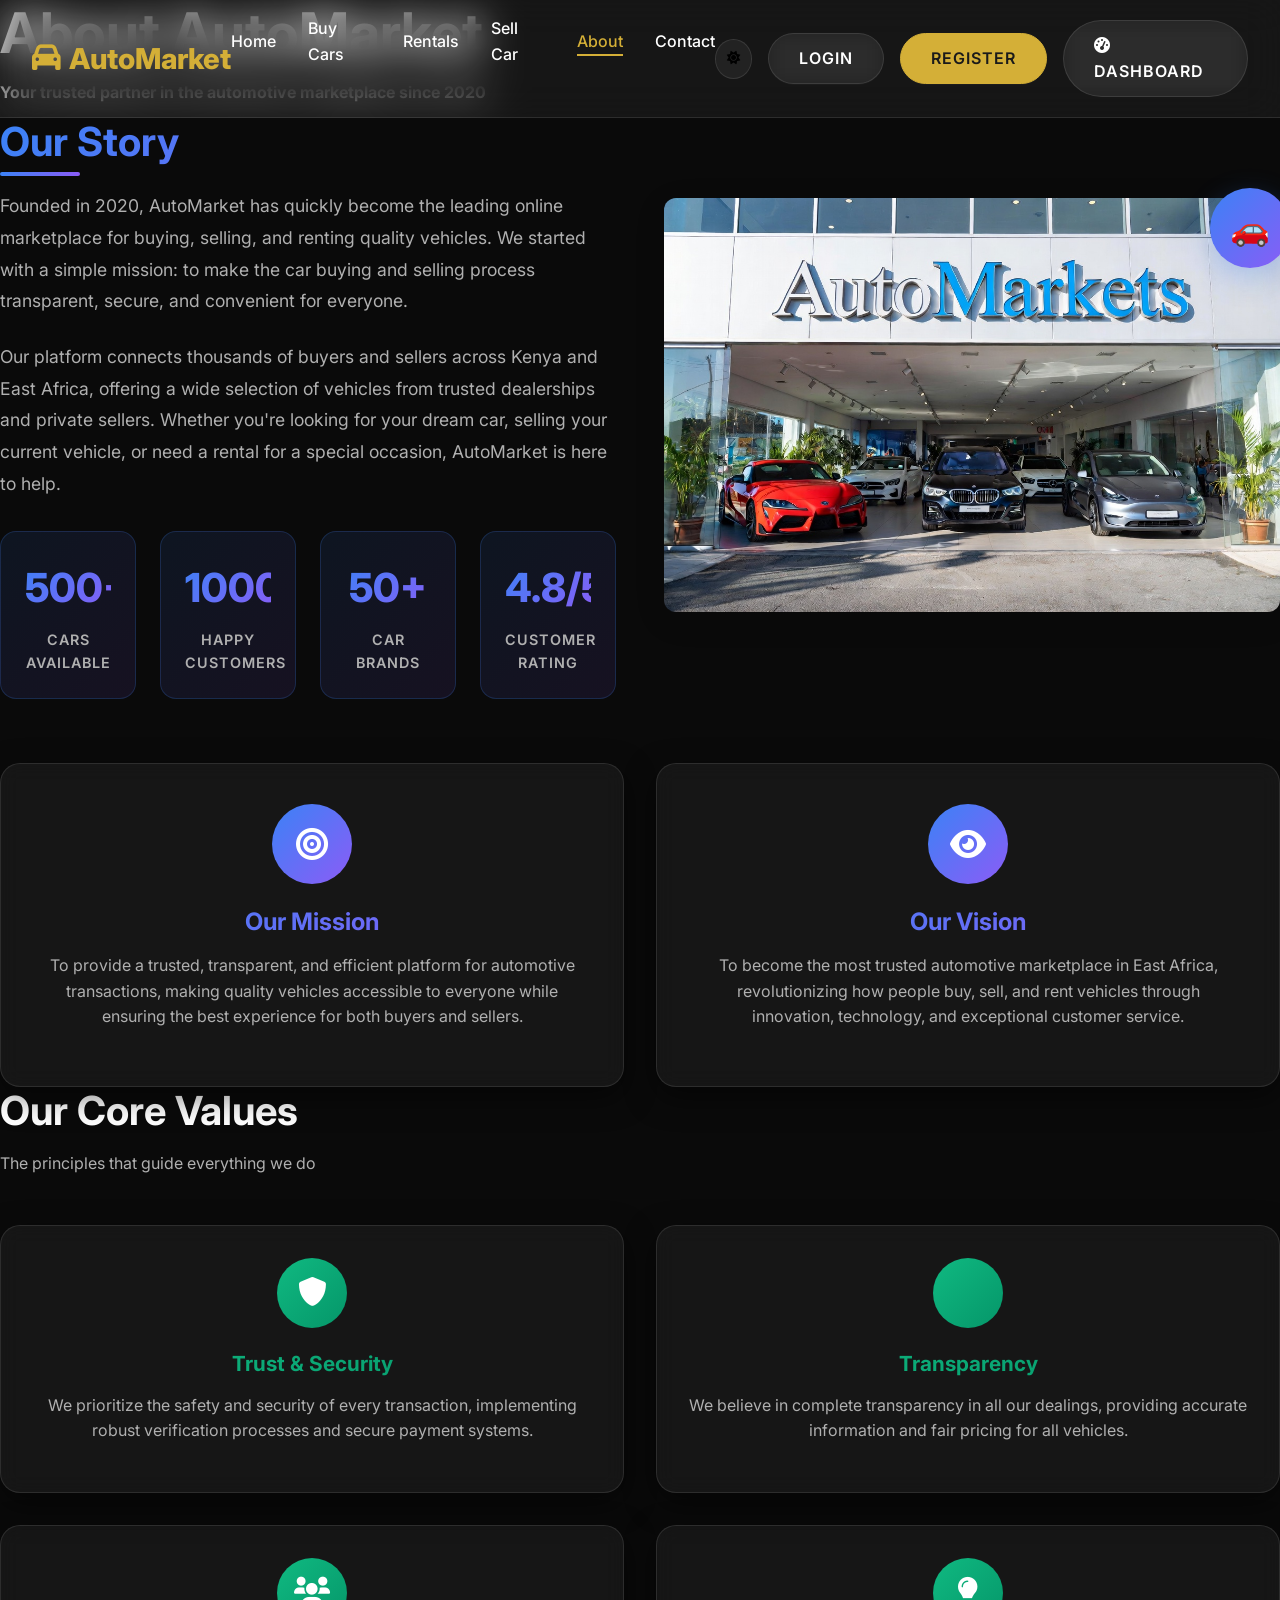
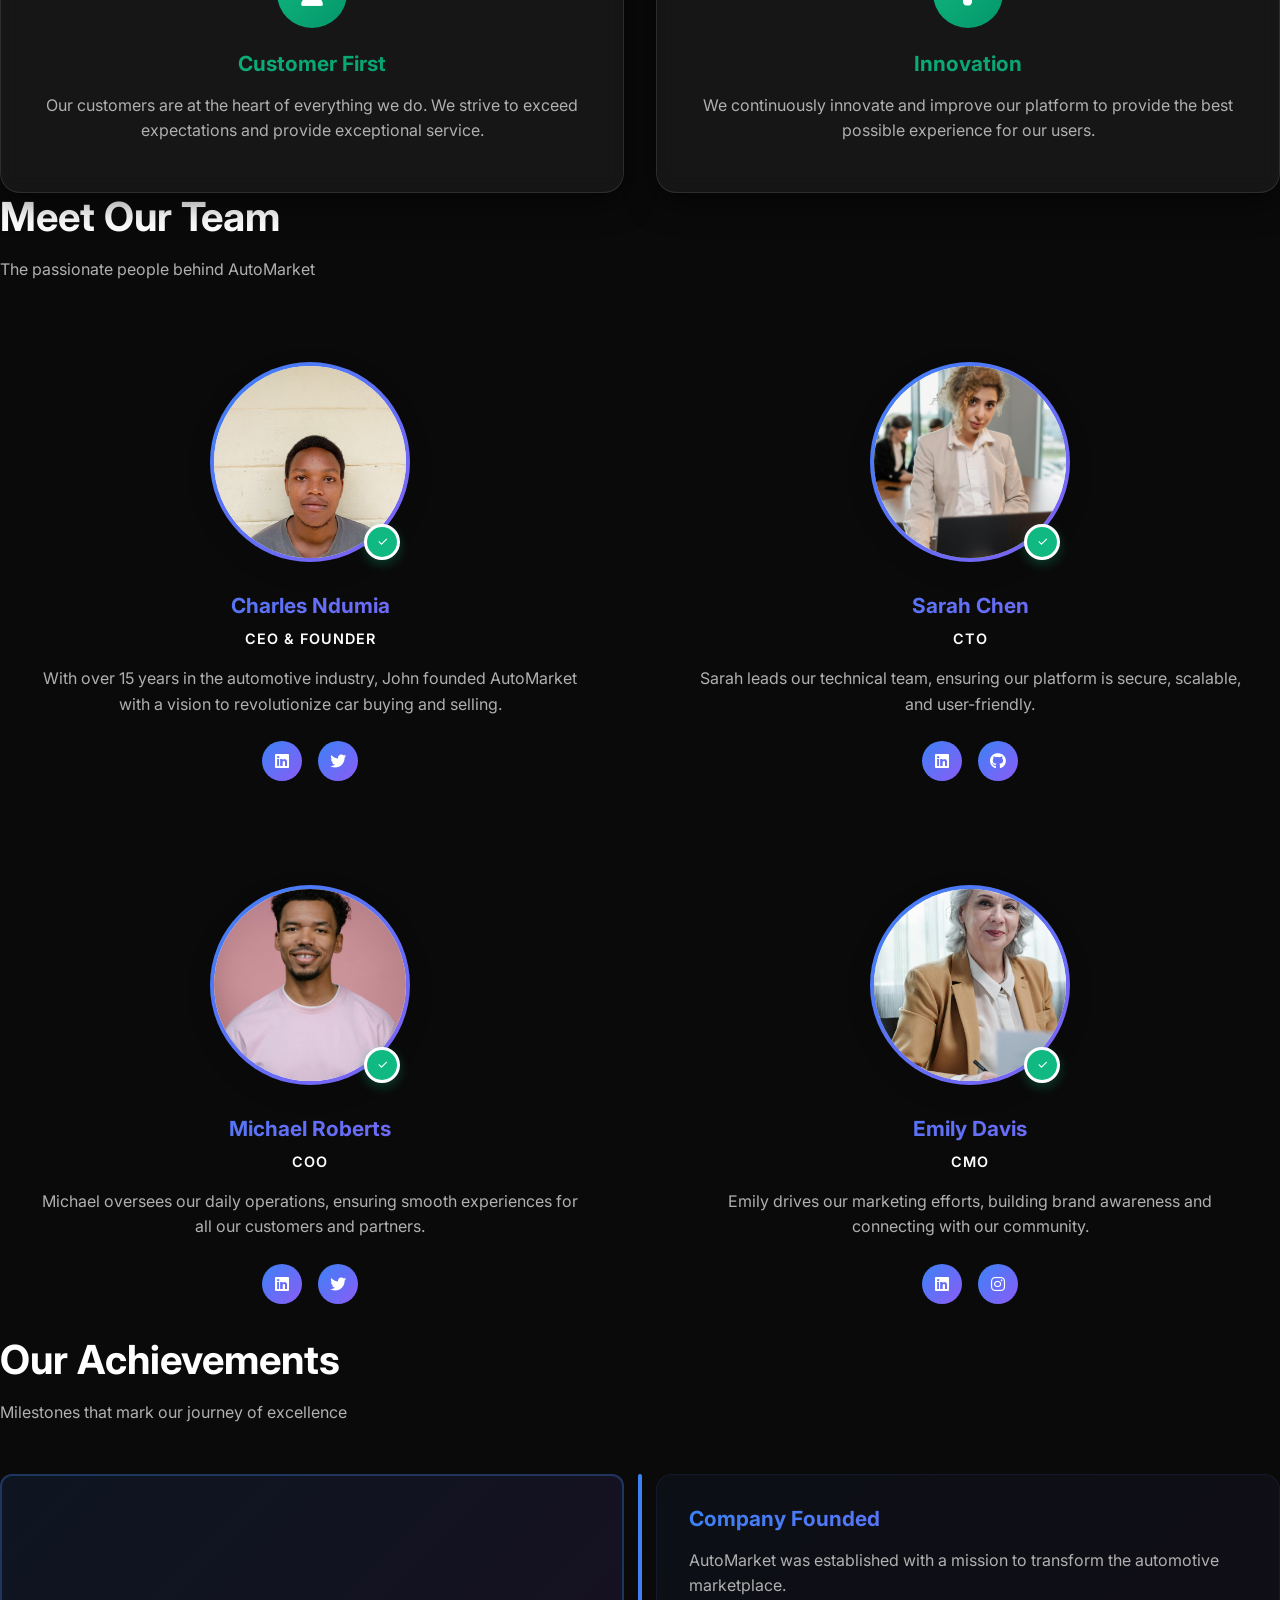
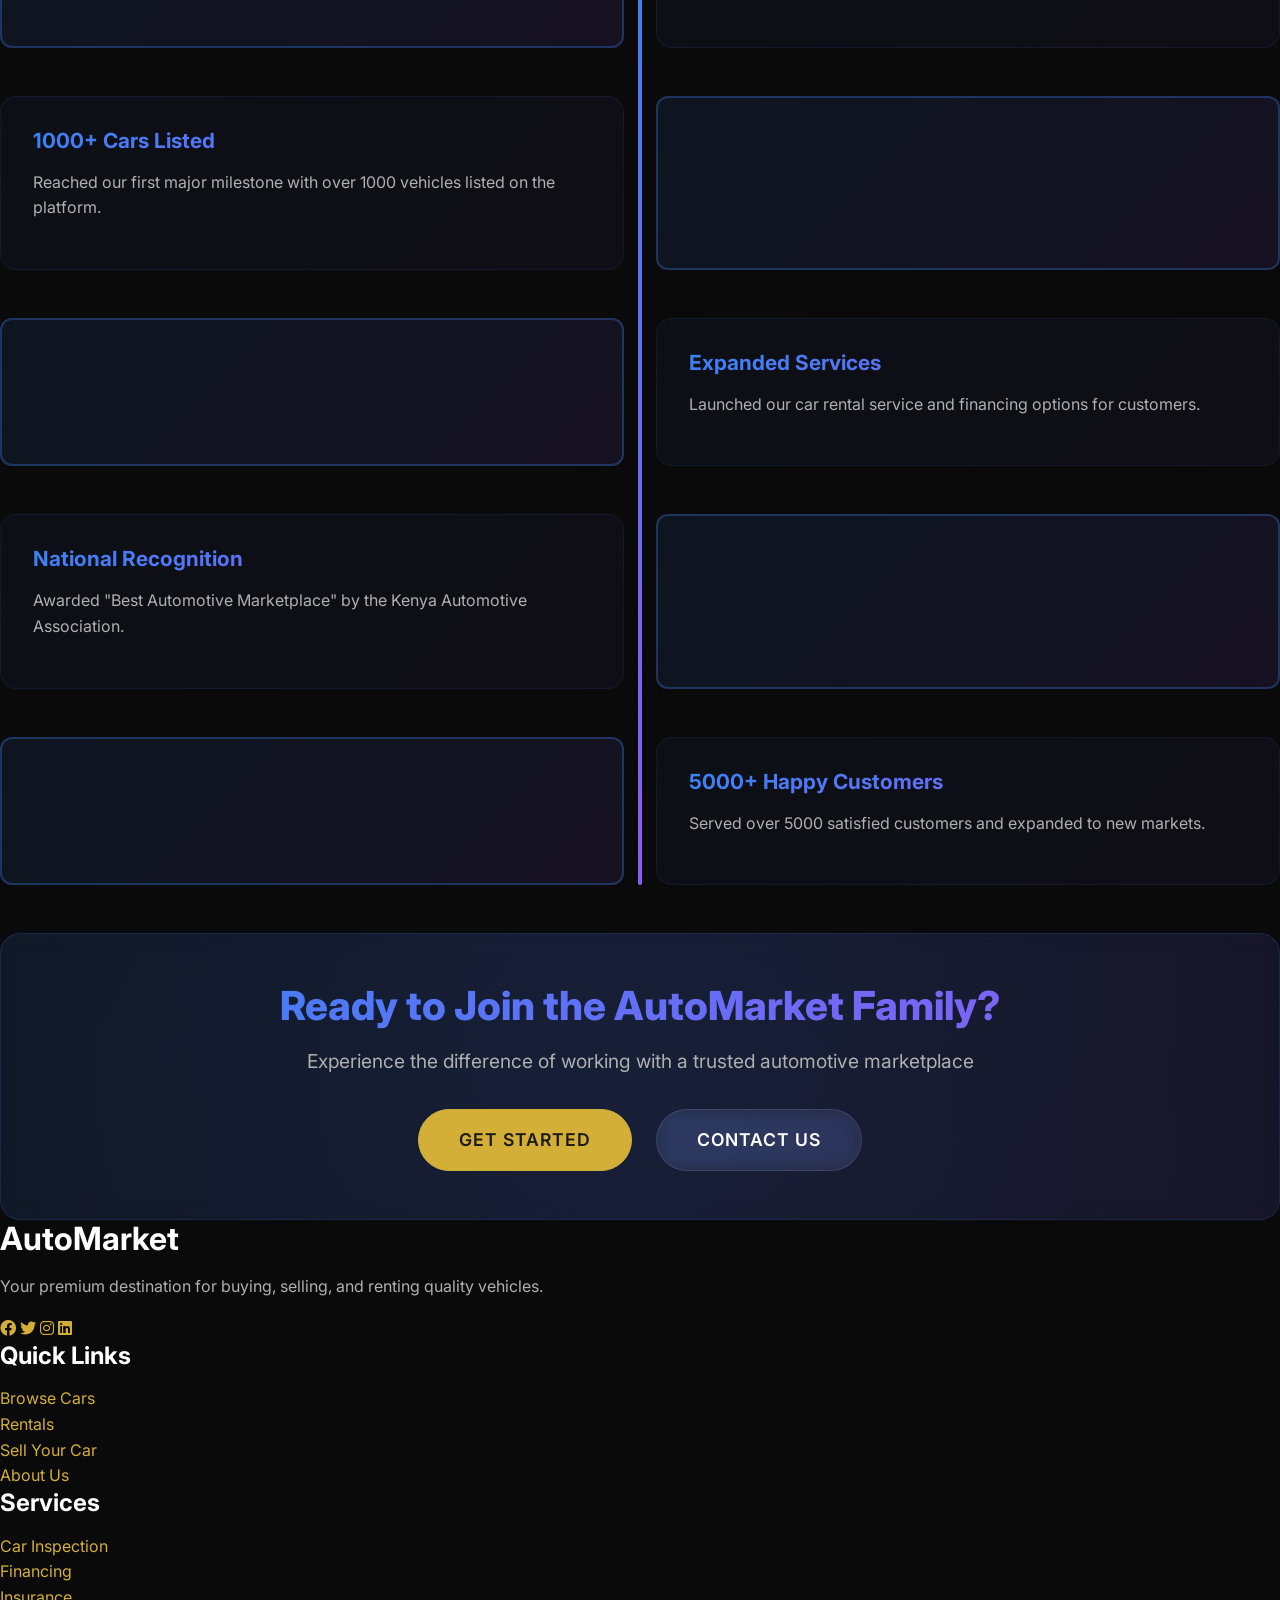
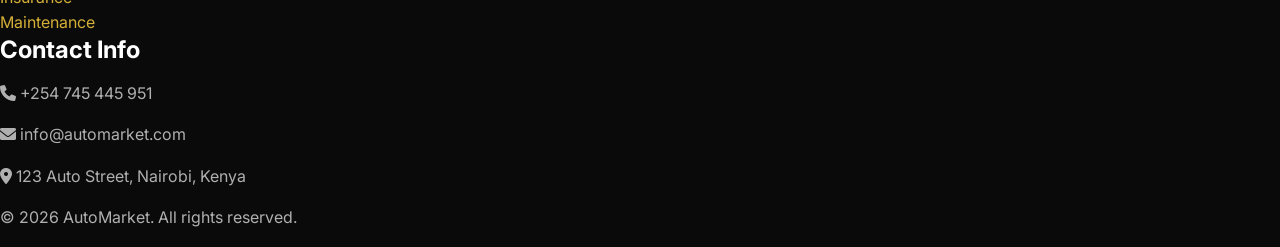
==== commit 8f90fc64: "modified:   about.html 	modified:   about.php 	modified:   admin/dashboard.php 	modified:   admin/us" ====
--- a/about.html
+++ b/about.html
@@ -39,9 +39,9 @@
                     <i class="fas fa-moon"></i>
                 </button>
                 
-                <a href="login.html" class="glass-button">Login</a>
-                <a href="register.html" class="glass-button primary">Register</a>
-                <a href="dashboard.php" class="glass-button">
+                <a href="login.php" class="glass-button">Login</a>
+                <a href="register-simple.php" class="glass-button primary">Register</a>
+                <a href="admin/dashboard.php" class="glass-button">
                     <i class="fas fa-tachometer-alt"></i> Dashboard
                 </a>
             </div>
@@ -290,7 +290,7 @@
                 <h2>Ready to Join the AutoMarket Family?</h2>
                 <p>Experience the difference of working with a trusted automotive marketplace</p>
                 <div class="cta-buttons">
-                    <a href="register.html" class="glass-button primary">Get Started</a>
+                    <a href="register-simple.php" class="glass-button primary">Get Started</a>
                     <a href="contact.html" class="glass-button">Contact Us</a>
                 </div>
             </div>
--- a/assets/css/style.css
+++ b/assets/css/style.css
@@ -497,6 +497,7 @@
     display: flex;
     flex-direction: column;
     gap: 0.5rem;
+    margin-bottom: 5rem;
 }
 
 .form-label {
